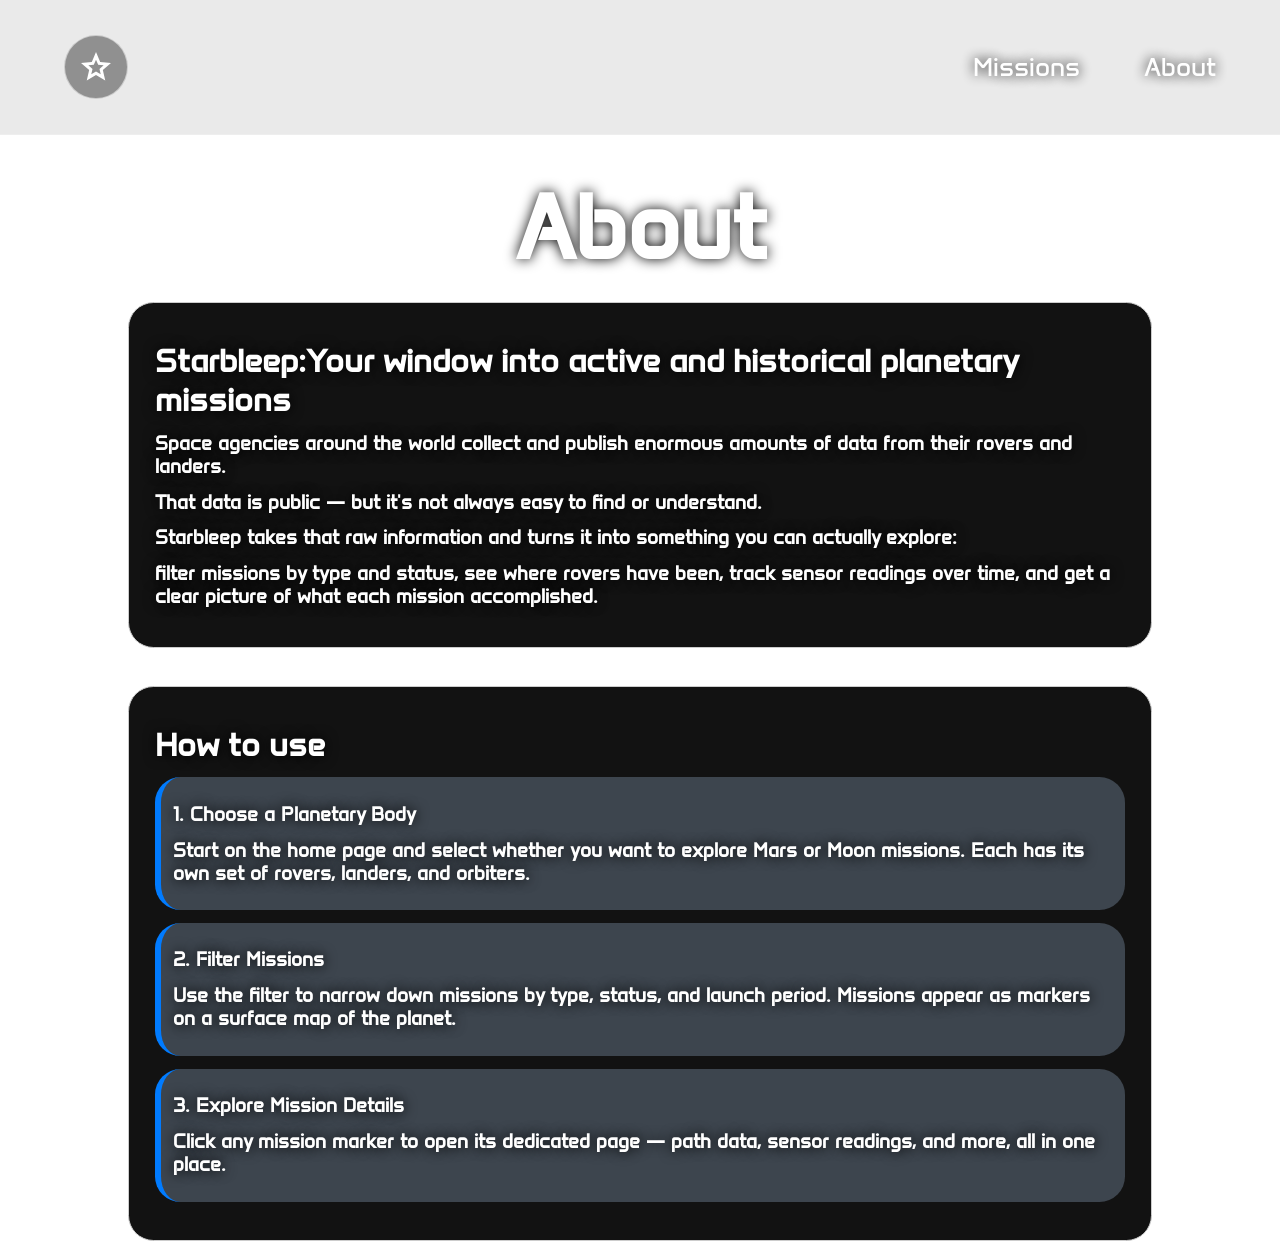
==== frontend/html/about.html @ 77fa2799 "about" ====
<!DOCTYPE html>
<html lang="en">
<head>
    <meta charset="UTF-8">
    <meta name="viewport" content="width=device-width, initial-scale=1.0">
    <title>Document</title>
        <link rel="stylesheet" href="../css/about.css">
    <link rel="stylesheet" href="../css/general.css">
</head>
<body>
    <nav>
        <div class="logoDiv">
            <img src="../img/logo_placeholder.svg" alt="logo" class="logo" onclick="window.location.replace('./main.html')">
        </div>
        <div class="barDiv">
            <a href="missionsMars.html">Missions</a>
            <a href="about.html">About</a>
        </div>
    </nav>
    <main>
        <h1>About</h1>
        <section class="section">
            <h2>Starbleep:Your window into active and historical planetary missions</h2>
            <h3>Space agencies around the world collect and publish enormous amounts of data from their rovers and landers.</h3>
            <h3> That data is public — but it's not always easy to find or understand. </h3>
            <h3>Starbleep takes that raw information and turns it into something you can actually explore:</h3>
            <h3>filter missions by type and status, see where rovers have been, track sensor readings over time, 
                and get a clear picture of what each mission accomplished.</h3>
        </section>
        <section class="section">
            <h2>How to use</h2>
            <div class="step">
                <h3>1. Choose a Planetary Body</h3>
                <h3>Start on the home page and select whether you want to explore Mars or Moon missions. 
                    Each has its own set of rovers, landers, and orbiters.</h3>
            </div>
            <div class="step">
                <h3>2. Filter Missions</h3>
                <h3>Use the filter to narrow down missions by type, status, and launch period. 
                    Missions appear as markers on a surface map of the planet.</h3>
            </div>
            <div class="step">
                <h3>3. Explore Mission Details</h3>
                <h3>Click any mission marker to open its dedicated page — 
                    path data, sensor readings, and more, all in one place.</h3>
            </div>
        </section>
    </main>
</body>
</html>
---- frontend/css/about.css ----
main{
    display: flex;
    flex-direction: column;
    justify-content: center;
    align-items: center;
}
.section{
    width: 80%;
    margin: 1.5vw;
    padding: 2vw;
    border: 1px solid #ccc;
    border-radius: 2vw;
    background-color: #121212;
}
.section h2, .section h3{
    margin: 1vw 0;
}
.step{
    margin: 1vw 0;
    padding: 1vw;
    border-left: 0.5vw solid #007BFF;
    border-radius: 2vw;
    background-color: #3d454e;
}
---- frontend/css/general.css ----
@font-face {
    font-family: "Anta";
    src: url('../fonts/Anta-Regular.woff2') format('woff2');
    font-display: swap;
}

*{
    padding : 0;
    margin : 0;
    color: white;
    font-family: "Anta", sans-serif;
    box-sizing: border-box;
    text-decoration: none;
    text-shadow: 0 0 1vw rgb(0, 0, 0);
}

body{
    background-image:url("../img/Back.png");
    background-size: cover;
    background-attachment: fixed;
    background-repeat: repeat;
    background-position: center;
    min-height: 100vh;
    width: 100%;
}

h1{
    margin-top: 3vw;
    font-size: 7vw;
}

h2{
    font-size: 2.5vw;
}

nav{
    position: sticky;
    top: 0;
    right: 0;
    left: 0;
    display: flex;
    align-content: center;
    flex-direction: row;
    justify-content: space-between;
    font-size: 2vw;
    height: 15vh;
    z-index: 2;
    background-color: rgba(0, 0, 0, 0.082);
    border-bottom: rgba(255, 255, 255, 0.178) solid 0.1vw;
}

nav a {
    position: relative;
    margin-right: 5vw;
}

nav a::after {
    content: '';
    position: absolute;
    bottom: -0.1vw;
    left: 0;
    width: 0;
    height: 0.25vw;
    background: white;
    transition: width 0.3s ease;
}

nav a:hover::after {
    width: 100%;
}

.logoDiv{
    display: flex;
    justify-content: start;
    align-items: center;
    margin-left: 5vw;
    width: 50%;
}

.logo{
    border-radius: 50%;
    padding: 1vw;
    border: 0.1vw solid rgba(255, 255, 255, 0.534);
    background-color: rgba(0, 0, 0, 0.39);
    width: 5vw;
    height: 5vw;
    transition: 0.2s ease;
}

.logo:hover{

    border: 0.1vw solid rgb(255, 255, 255);
    box-shadow: 0 0 1.5vw rgba(255, 255, 255, 0.219);
}

.barDiv{
    display: flex;
    width: 50%;
    justify-content: right;
    align-items: center;
}
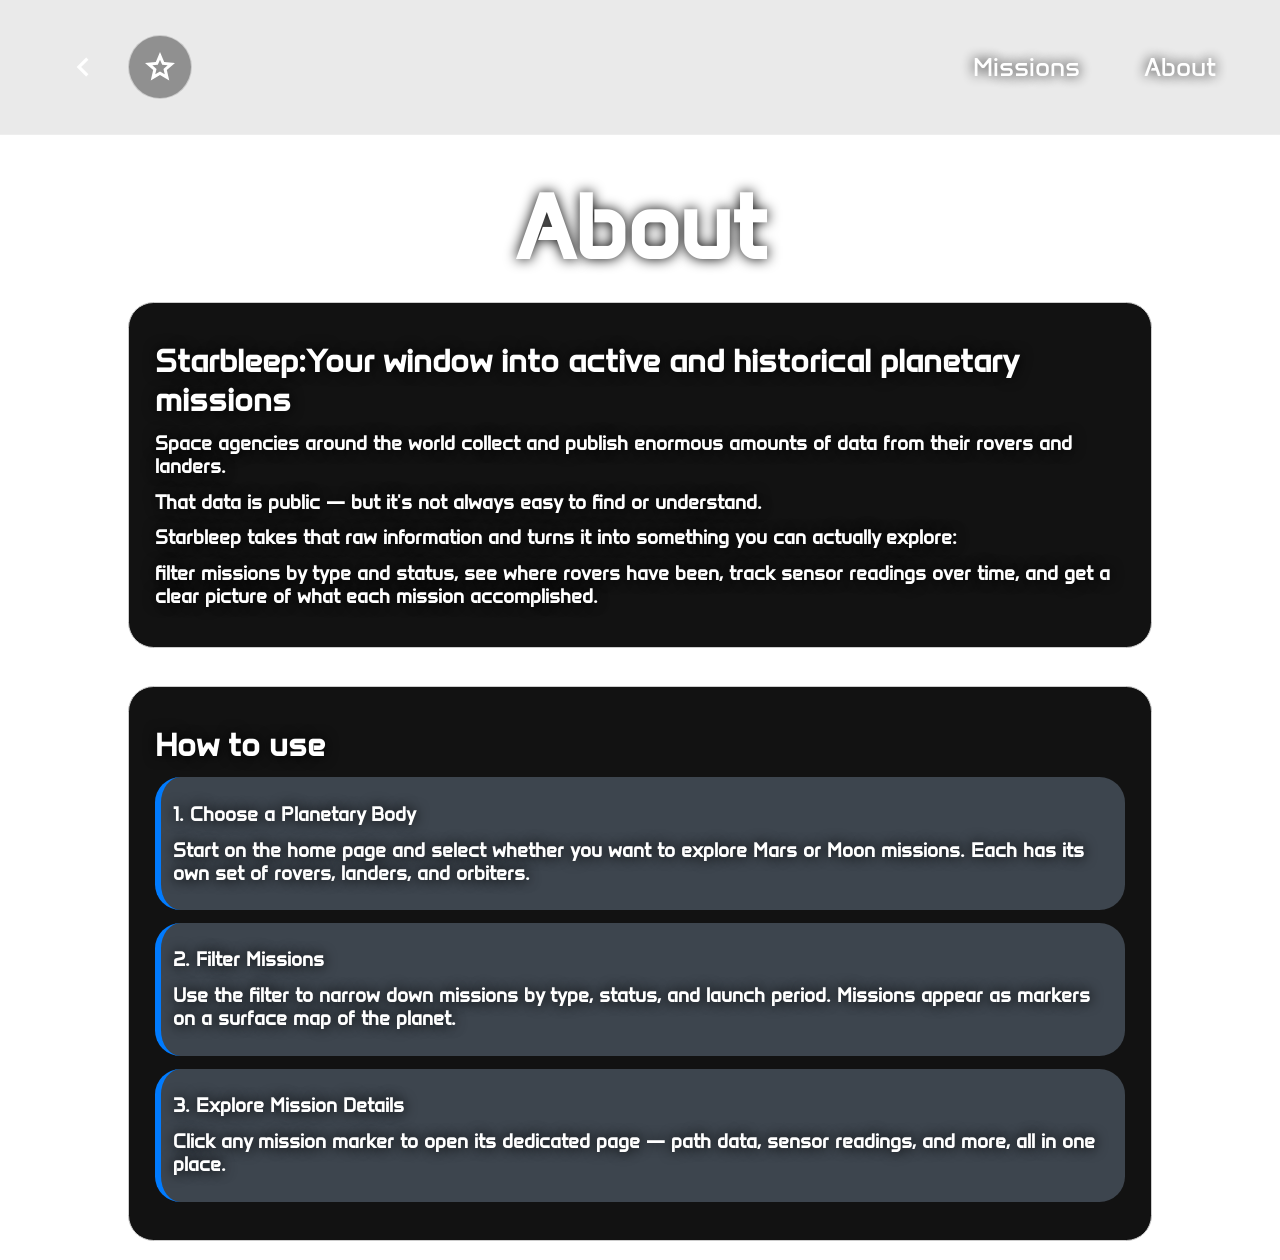
==== commit 8d4f073e: "prev page button and atmOpacity are doneeee" ====
--- a/frontend/html/about.html
+++ b/frontend/html/about.html
@@ -10,6 +10,7 @@
 <body>
     <nav>
         <div class="logoDiv">
+            <button id="backButton" onclick="window.history.back()"><img src="../img/back.svg" alt=""></button>
             <img src="../img/logo_placeholder.svg" alt="logo" class="logo" onclick="window.location.replace('./main.html')">
         </div>
         <div class="barDiv">
@@ -46,5 +47,6 @@
             </div>
         </section>
     </main>
+    <script src=".../js/backButton.js"></script>
 </body>
 </html>
--- a/frontend/css/about.css
+++ b/frontend/css/about.css
@@ -11,6 +11,10 @@
     border: 1px solid #ccc;
     border-radius: 2vw;
     background-color: #121212;
+    transition: 0.3s ease;
+}
+.section:hover{
+    background-color: #000000;
 }
 .section h2, .section h3{
     margin: 1vw 0;
@@ -21,4 +25,10 @@
     border-left: 0.5vw solid #007BFF;
     border-radius: 2vw;
     background-color: #3d454e;
+    transition: 0.2s ease;
+}
+.step:hover{
+    padding: 1.2vw;
+    border-left-color: #009700;
+    background-color: #3e4e3d;
 }
--- a/frontend/css/general.css
+++ b/frontend/css/general.css
@@ -69,6 +69,28 @@
     width: 100%;
 }
 
+#backButton {
+    width: 3vw;
+    height: 5vw;;
+    border-radius: 2vw;
+    display: flex;
+    justify-content: center;
+    align-items: center;
+    background-color: rgba(0, 0, 0, 0);
+    border: none;
+    margin-right: 2vw;
+    transition: 0.2s ease;
+}
+
+#backButton:hover{
+    transform: scale(1.5);
+}
+
+#backButton img{
+    width: 100%;
+    height: 100%;
+}
+
 .logoDiv{
     display: flex;
     justify-content: start;
@@ -98,4 +120,8 @@
     width: 50%;
     justify-content: right;
     align-items: center;
+}
+
+select:focus{
+    outline: none;
 }
